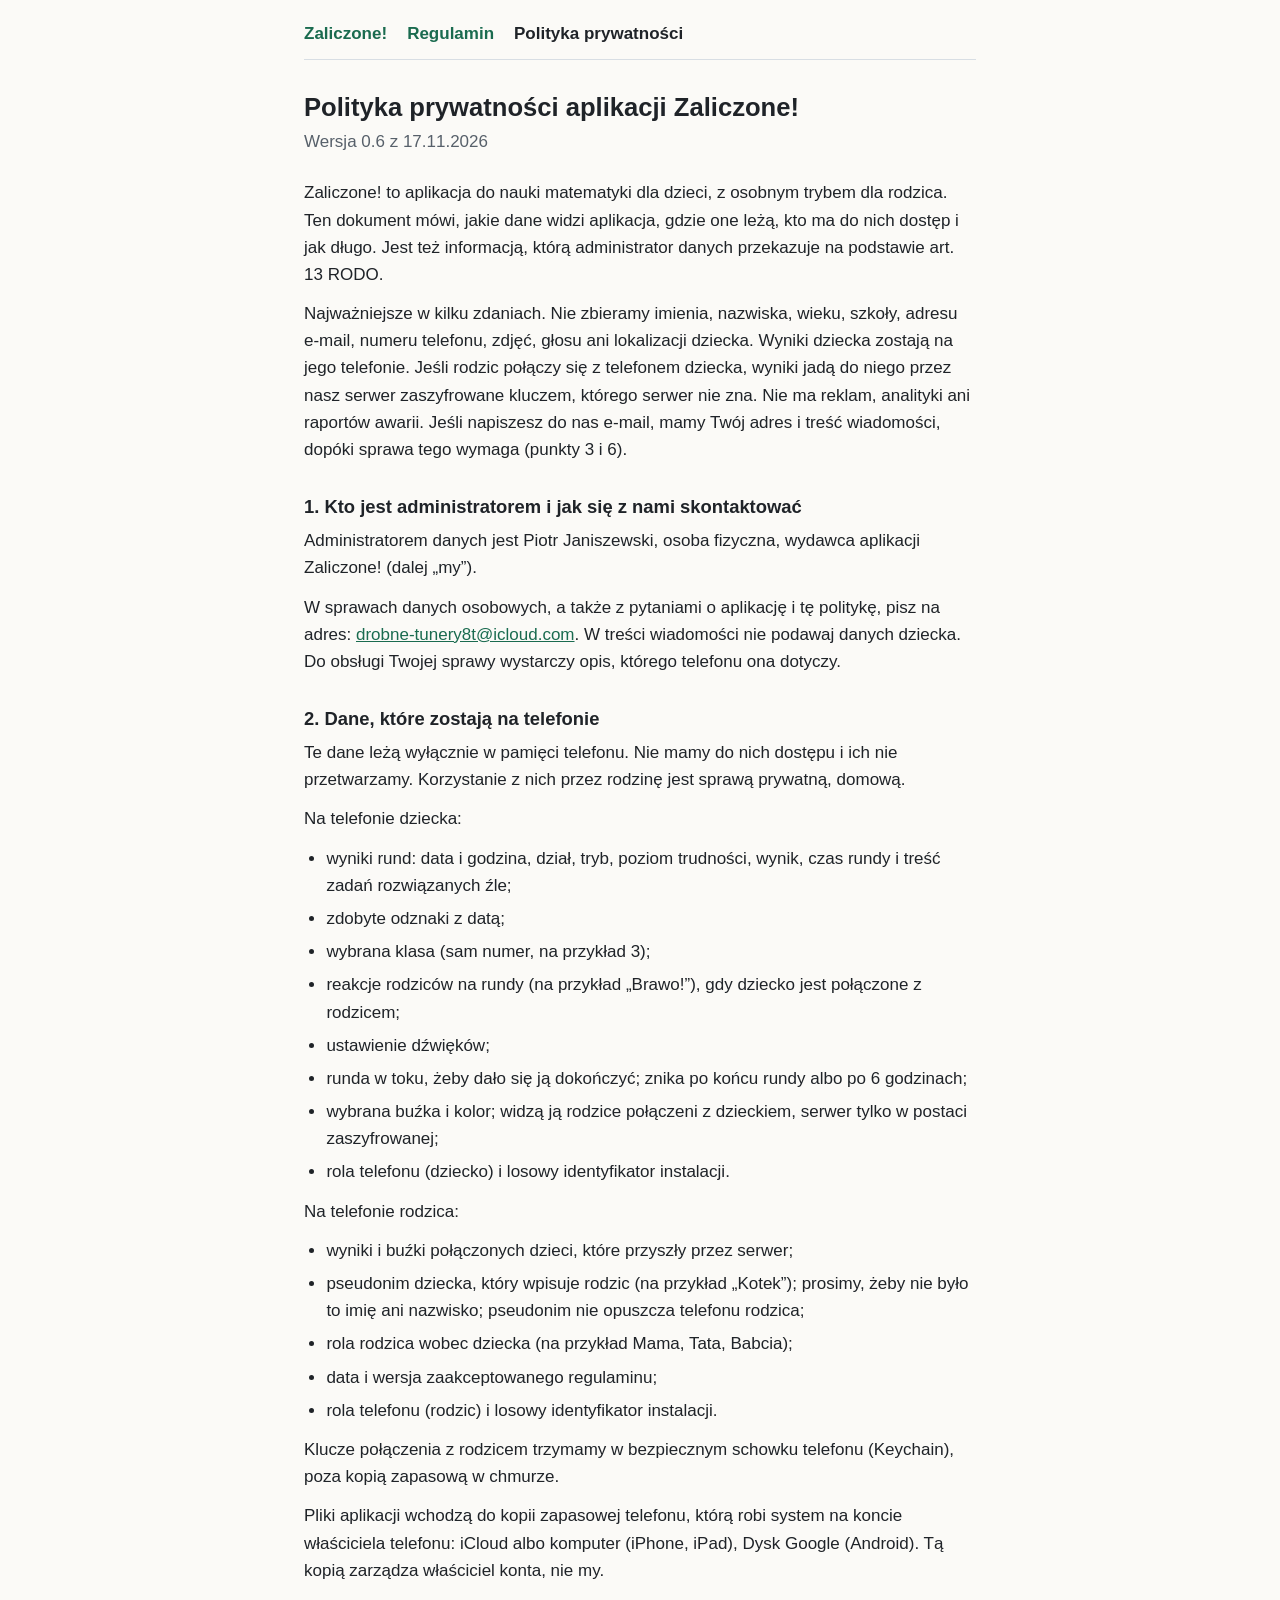
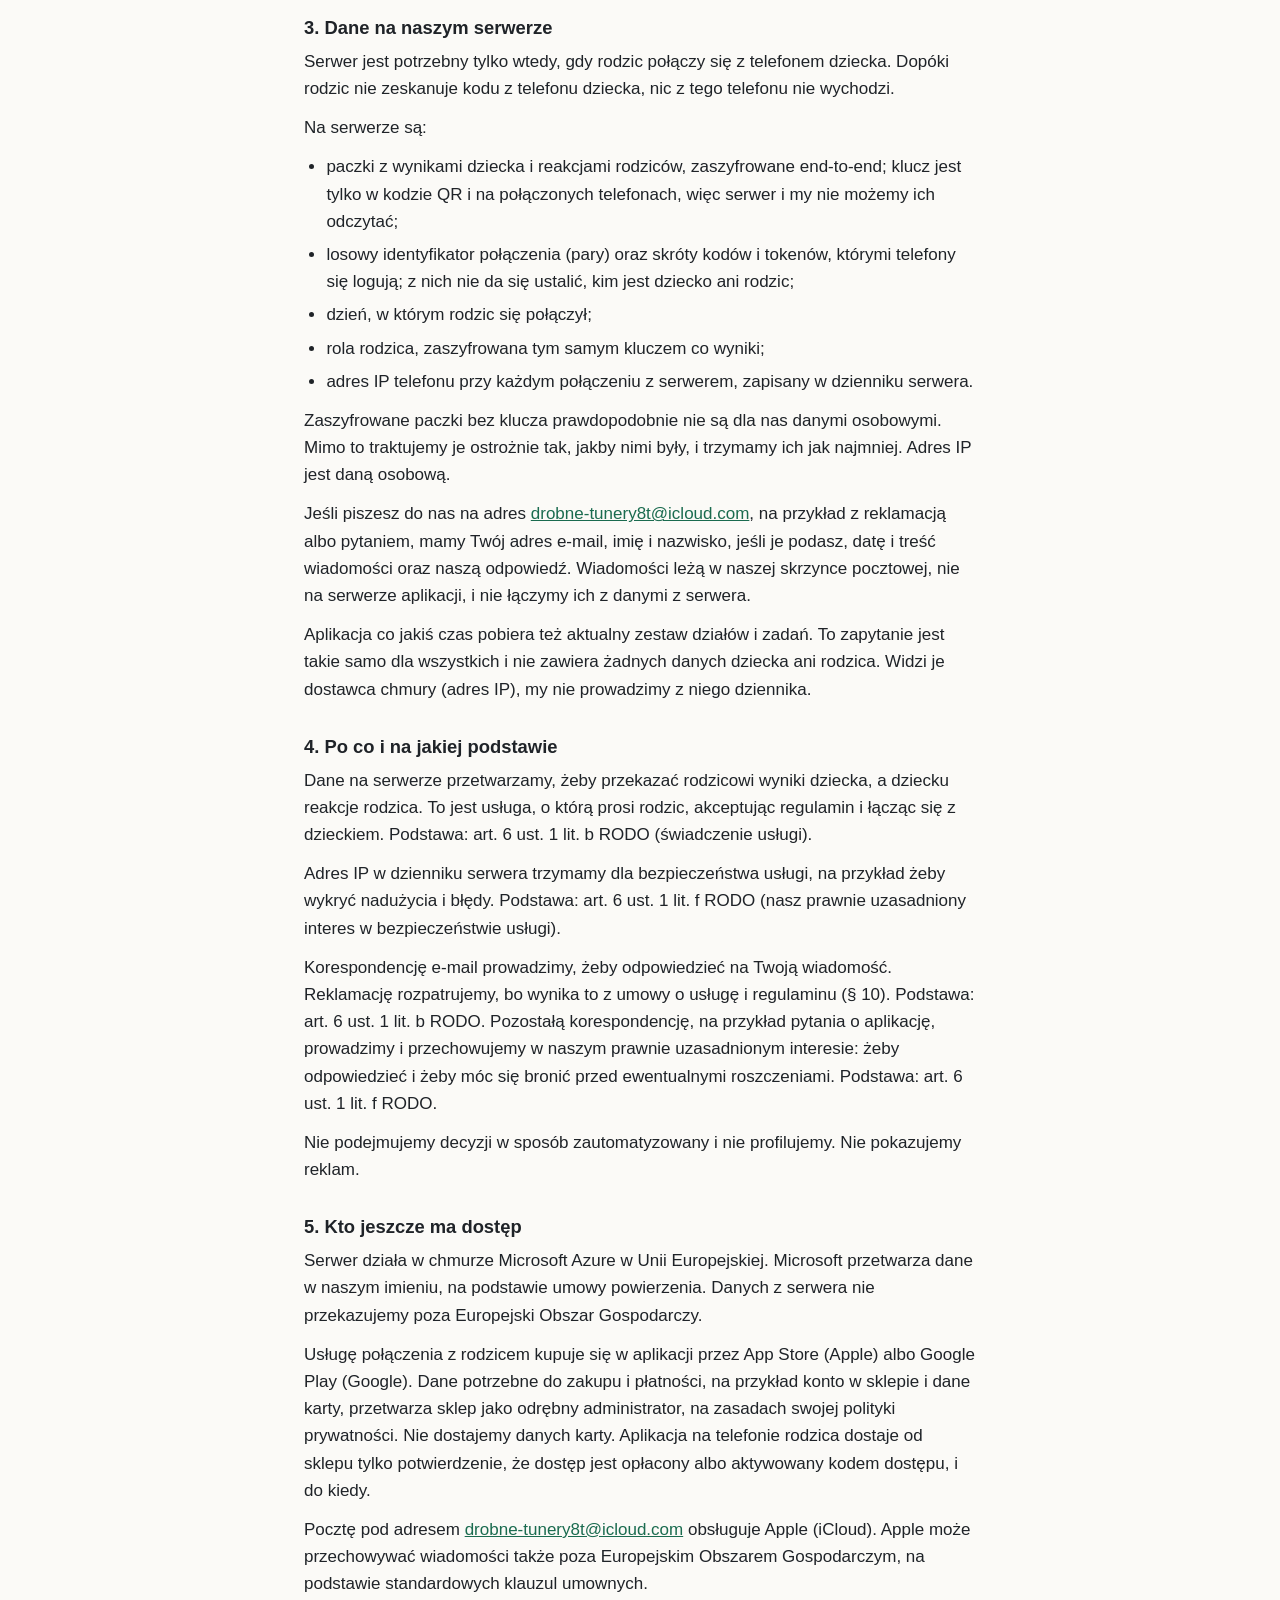
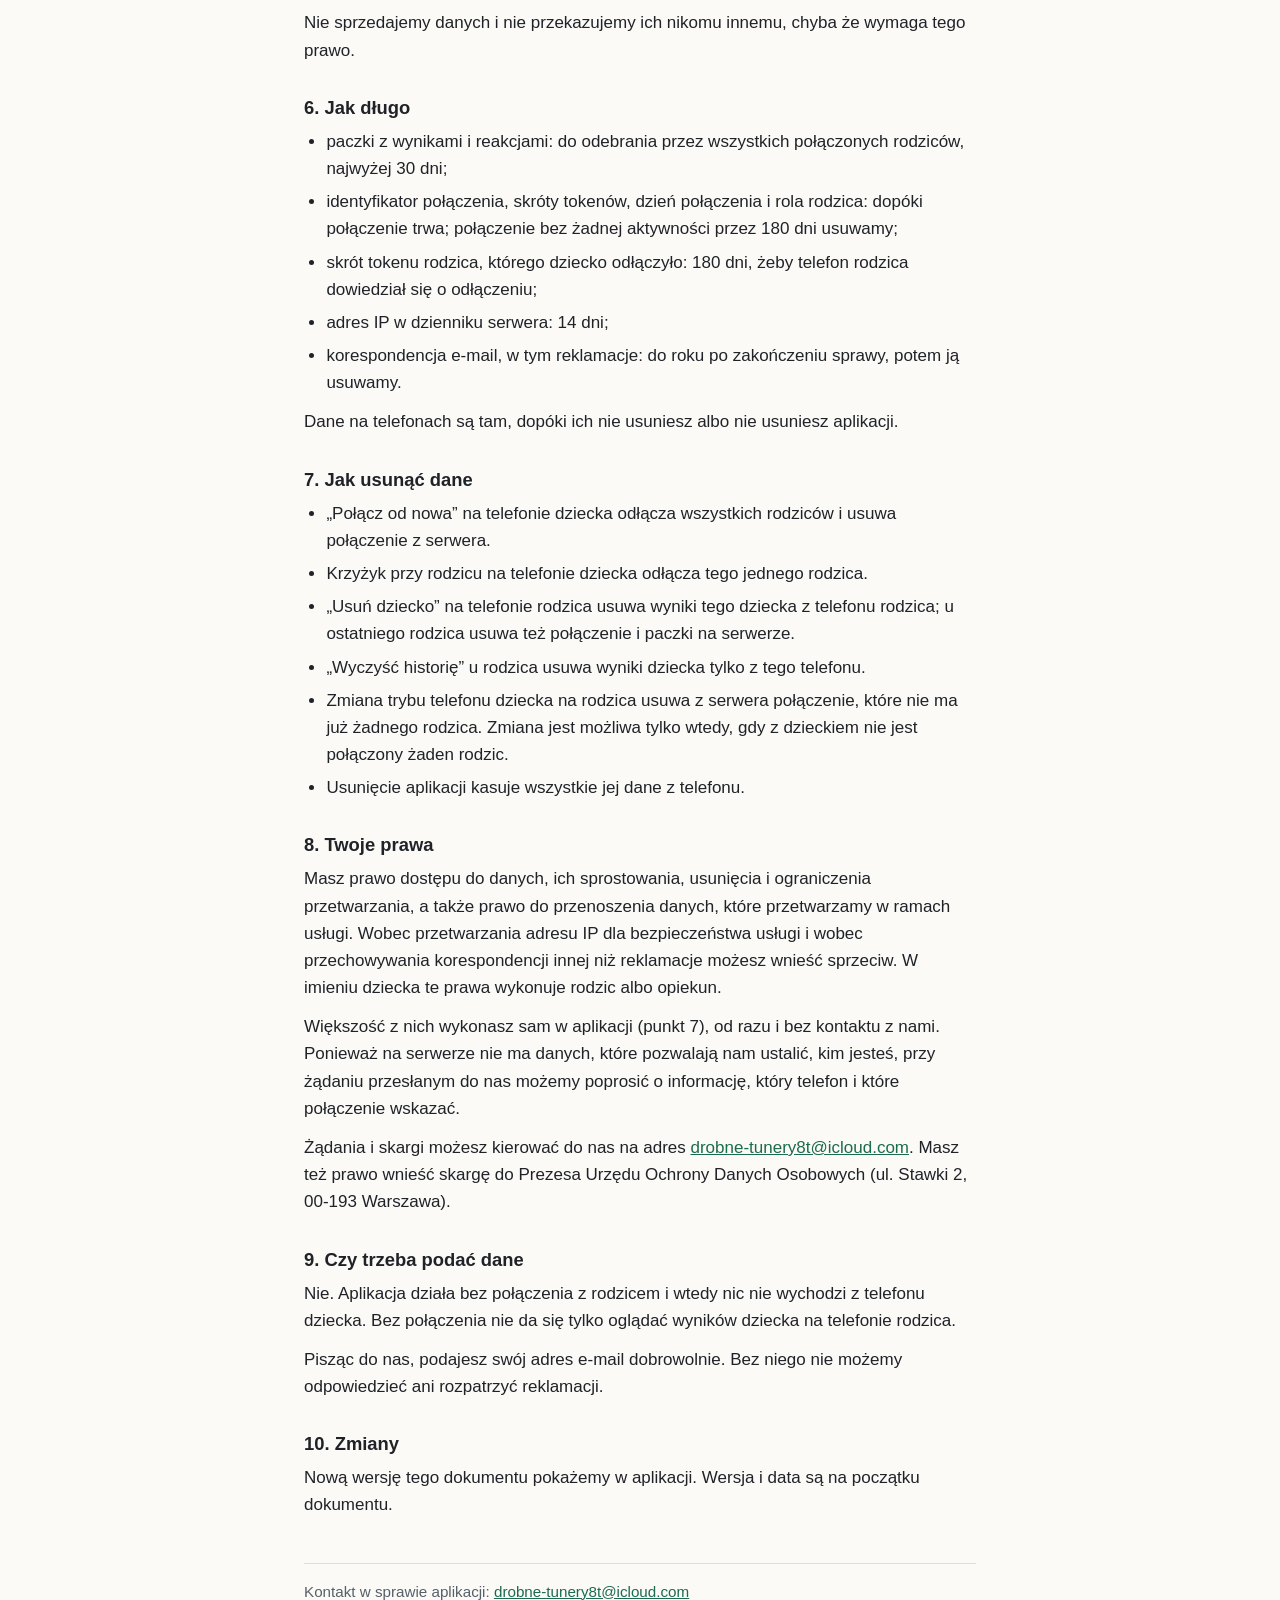
==== polityka-prywatnosci/index.html @ 60189ea2 "Dokumenty: regulamin 0.3 (2026-11-17), polityka-prywatnosci 0.6 (2026-11-17) Źródło: Oswitex/nauka 2" ====
<!doctype html>
<html lang="pl">
<head>
<meta charset="utf-8">
<meta name="viewport" content="width=device-width, initial-scale=1">
<meta http-equiv="Content-Security-Policy" content="default-src 'none'; style-src 'self'; img-src 'self' data:; base-uri 'none'; form-action 'none'">
<meta name="referrer" content="no-referrer">
<meta name="description" content="Zaliczone! to aplikacja do nauki matematyki dla dzieci, z osobnym trybem dla rodzica.">
<title>Polityka prywatności – Zaliczone!</title>
<link rel="icon" href="data:,">
<link rel="stylesheet" href="../styl.css">
</head>
<body>
<header><nav aria-label="Dokumenty"><a href="../index.html">Zaliczone!</a> <a href="../regulamin/index.html">Regulamin</a> <a href="../polityka-prywatnosci/index.html" aria-current="page">Polityka prywatności</a></nav></header>
<main>
<h1>Polityka prywatności aplikacji Zaliczone!</h1>
<p class="wersja">Wersja 0.6 z 17.11.2026</p>
<p>Zaliczone! to aplikacja do nauki matematyki dla dzieci, z osobnym trybem dla rodzica. Ten dokument mówi, jakie dane widzi aplikacja, gdzie one leżą, kto ma do nich dostęp i jak długo. Jest też informacją, którą administrator danych przekazuje na podstawie art. 13 RODO.</p>
<p>Najważniejsze w kilku zdaniach. Nie zbieramy imienia, nazwiska, wieku, szkoły, adresu e-mail, numeru telefonu, zdjęć, głosu ani lokalizacji dziecka. Wyniki dziecka zostają na jego telefonie. Jeśli rodzic połączy się z telefonem dziecka, wyniki jadą do niego przez nasz serwer zaszyfrowane kluczem, którego serwer nie zna. Nie ma reklam, analityki ani raportów awarii. Jeśli napiszesz do nas e-mail, mamy Twój adres i treść wiadomości, dopóki sprawa tego wymaga (punkty 3 i 6).</p>
<h2>1. Kto jest administratorem i jak się z nami skontaktować</h2>
<p>Administratorem danych jest Piotr Janiszewski, osoba fizyczna, wydawca aplikacji Zaliczone! (dalej „my”).</p>
<p>W sprawach danych osobowych, a także z pytaniami o aplikację i tę politykę, pisz na adres: <a href="mailto:drobne-tunery8t@icloud.com">drobne-tunery8t@icloud.com</a>. W treści wiadomości nie podawaj danych dziecka. Do obsługi Twojej sprawy wystarczy opis, którego telefonu ona dotyczy.</p>
<h2>2. Dane, które zostają na telefonie</h2>
<p>Te dane leżą wyłącznie w pamięci telefonu. Nie mamy do nich dostępu i ich nie przetwarzamy. Korzystanie z nich przez rodzinę jest sprawą prywatną, domową.</p>
<p>Na telefonie dziecka:</p>
<ul>
<li>wyniki rund: data i godzina, dział, tryb, poziom trudności, wynik, czas rundy i treść zadań rozwiązanych źle;</li>
<li>zdobyte odznaki z datą;</li>
<li>wybrana klasa (sam numer, na przykład 3);</li>
<li>reakcje rodziców na rundy (na przykład „Brawo!”), gdy dziecko jest połączone z rodzicem;</li>
<li>ustawienie dźwięków;</li>
<li>runda w toku, żeby dało się ją dokończyć; znika po końcu rundy albo po 6 godzinach;</li>
<li>wybrana buźka i kolor; widzą ją rodzice połączeni z dzieckiem, serwer tylko w postaci zaszyfrowanej;</li>
<li>rola telefonu (dziecko) i losowy identyfikator instalacji.</li>
</ul>
<p>Na telefonie rodzica:</p>
<ul>
<li>wyniki i buźki połączonych dzieci, które przyszły przez serwer;</li>
<li>pseudonim dziecka, który wpisuje rodzic (na przykład „Kotek”); prosimy, żeby nie było to imię ani nazwisko; pseudonim nie opuszcza telefonu rodzica;</li>
<li>rola rodzica wobec dziecka (na przykład Mama, Tata, Babcia);</li>
<li>data i wersja zaakceptowanego regulaminu;</li>
<li>rola telefonu (rodzic) i losowy identyfikator instalacji.</li>
</ul>
<p>Klucze połączenia z rodzicem trzymamy w bezpiecznym schowku telefonu (Keychain), poza kopią zapasową w chmurze.</p>
<p>Pliki aplikacji wchodzą do kopii zapasowej telefonu, którą robi system na koncie właściciela telefonu: iCloud albo komputer (iPhone, iPad), Dysk Google (Android). Tą kopią zarządza właściciel konta, nie my.</p>
<h2>3. Dane na naszym serwerze</h2>
<p>Serwer jest potrzebny tylko wtedy, gdy rodzic połączy się z telefonem dziecka. Dopóki rodzic nie zeskanuje kodu z telefonu dziecka, nic z tego telefonu nie wychodzi.</p>
<p>Na serwerze są:</p>
<ul>
<li>paczki z wynikami dziecka i reakcjami rodziców, zaszyfrowane end-to-end; klucz jest tylko w kodzie QR i na połączonych telefonach, więc serwer i my nie możemy ich odczytać;</li>
<li>losowy identyfikator połączenia (pary) oraz skróty kodów i tokenów, którymi telefony się logują; z nich nie da się ustalić, kim jest dziecko ani rodzic;</li>
<li>dzień, w którym rodzic się połączył;</li>
<li>rola rodzica, zaszyfrowana tym samym kluczem co wyniki;</li>
<li>adres IP telefonu przy każdym połączeniu z serwerem, zapisany w dzienniku serwera.</li>
</ul>
<p>Zaszyfrowane paczki bez klucza prawdopodobnie nie są dla nas danymi osobowymi. Mimo to traktujemy je ostrożnie tak, jakby nimi były, i trzymamy ich jak najmniej. Adres IP jest daną osobową.</p>
<p>Jeśli piszesz do nas na adres <a href="mailto:drobne-tunery8t@icloud.com">drobne-tunery8t@icloud.com</a>, na przykład z reklamacją albo pytaniem, mamy Twój adres e-mail, imię i nazwisko, jeśli je podasz, datę i treść wiadomości oraz naszą odpowiedź. Wiadomości leżą w naszej skrzynce pocztowej, nie na serwerze aplikacji, i nie łączymy ich z danymi z serwera.</p>
<p>Aplikacja co jakiś czas pobiera też aktualny zestaw działów i zadań. To zapytanie jest takie samo dla wszystkich i nie zawiera żadnych danych dziecka ani rodzica. Widzi je dostawca chmury (adres IP), my nie prowadzimy z niego dziennika.</p>
<h2>4. Po co i na jakiej podstawie</h2>
<p>Dane na serwerze przetwarzamy, żeby przekazać rodzicowi wyniki dziecka, a dziecku reakcje rodzica. To jest usługa, o którą prosi rodzic, akceptując regulamin i łącząc się z dzieckiem. Podstawa: art. 6 ust. 1 lit. b RODO (świadczenie usługi).</p>
<p>Adres IP w dzienniku serwera trzymamy dla bezpieczeństwa usługi, na przykład żeby wykryć nadużycia i błędy. Podstawa: art. 6 ust. 1 lit. f RODO (nasz prawnie uzasadniony interes w bezpieczeństwie usługi).</p>
<p>Korespondencję e-mail prowadzimy, żeby odpowiedzieć na Twoją wiadomość. Reklamację rozpatrujemy, bo wynika to z umowy o usługę i regulaminu (§ 10). Podstawa: art. 6 ust. 1 lit. b RODO. Pozostałą korespondencję, na przykład pytania o aplikację, prowadzimy i przechowujemy w naszym prawnie uzasadnionym interesie: żeby odpowiedzieć i żeby móc się bronić przed ewentualnymi roszczeniami. Podstawa: art. 6 ust. 1 lit. f RODO.</p>
<p>Nie podejmujemy decyzji w sposób zautomatyzowany i nie profilujemy. Nie pokazujemy reklam.</p>
<h2>5. Kto jeszcze ma dostęp</h2>
<p>Serwer działa w chmurze Microsoft Azure w Unii Europejskiej. Microsoft przetwarza dane w naszym imieniu, na podstawie umowy powierzenia. Danych z serwera nie przekazujemy poza Europejski Obszar Gospodarczy.</p>
<p>Usługę połączenia z rodzicem kupuje się w aplikacji przez App Store (Apple) albo Google Play (Google). Dane potrzebne do zakupu i płatności, na przykład konto w sklepie i dane karty, przetwarza sklep jako odrębny administrator, na zasadach swojej polityki prywatności. Nie dostajemy danych karty. Aplikacja na telefonie rodzica dostaje od sklepu tylko potwierdzenie, że dostęp jest opłacony albo aktywowany kodem dostępu, i do kiedy.</p>
<p>Pocztę pod adresem <a href="mailto:drobne-tunery8t@icloud.com">drobne-tunery8t@icloud.com</a> obsługuje Apple (iCloud). Apple może przechowywać wiadomości także poza Europejskim Obszarem Gospodarczym, na podstawie standardowych klauzul umownych.</p>
<p>Nie sprzedajemy danych i nie przekazujemy ich nikomu innemu, chyba że wymaga tego prawo.</p>
<h2>6. Jak długo</h2>
<ul>
<li>paczki z wynikami i reakcjami: do odebrania przez wszystkich połączonych rodziców, najwyżej 30 dni;</li>
<li>identyfikator połączenia, skróty tokenów, dzień połączenia i rola rodzica: dopóki połączenie trwa; połączenie bez żadnej aktywności przez 180 dni usuwamy;</li>
<li>skrót tokenu rodzica, którego dziecko odłączyło: 180 dni, żeby telefon rodzica dowiedział się o odłączeniu;</li>
<li>adres IP w dzienniku serwera: 14 dni;</li>
<li>korespondencja e-mail, w tym reklamacje: do roku po zakończeniu sprawy, potem ją usuwamy.</li>
</ul>
<p>Dane na telefonach są tam, dopóki ich nie usuniesz albo nie usuniesz aplikacji.</p>
<h2>7. Jak usunąć dane</h2>
<ul>
<li>„Połącz od nowa” na telefonie dziecka odłącza wszystkich rodziców i usuwa połączenie z serwera.</li>
<li>Krzyżyk przy rodzicu na telefonie dziecka odłącza tego jednego rodzica.</li>
<li>„Usuń dziecko” na telefonie rodzica usuwa wyniki tego dziecka z telefonu rodzica; u ostatniego rodzica usuwa też połączenie i paczki na serwerze.</li>
<li>„Wyczyść historię” u rodzica usuwa wyniki dziecka tylko z tego telefonu.</li>
<li>Zmiana trybu telefonu dziecka na rodzica usuwa z serwera połączenie, które nie ma już żadnego rodzica. Zmiana jest możliwa tylko wtedy, gdy z dzieckiem nie jest połączony żaden rodzic.</li>
<li>Usunięcie aplikacji kasuje wszystkie jej dane z telefonu.</li>
</ul>
<h2>8. Twoje prawa</h2>
<p>Masz prawo dostępu do danych, ich sprostowania, usunięcia i ograniczenia przetwarzania, a także prawo do przenoszenia danych, które przetwarzamy w ramach usługi. Wobec przetwarzania adresu IP dla bezpieczeństwa usługi i wobec przechowywania korespondencji innej niż reklamacje możesz wnieść sprzeciw. W imieniu dziecka te prawa wykonuje rodzic albo opiekun.</p>
<p>Większość z nich wykonasz sam w aplikacji (punkt 7), od razu i bez kontaktu z nami. Ponieważ na serwerze nie ma danych, które pozwalają nam ustalić, kim jesteś, przy żądaniu przesłanym do nas możemy poprosić o informację, który telefon i które połączenie wskazać.</p>
<p>Żądania i skargi możesz kierować do nas na adres <a href="mailto:drobne-tunery8t@icloud.com">drobne-tunery8t@icloud.com</a>. Masz też prawo wnieść skargę do Prezesa Urzędu Ochrony Danych Osobowych (ul. Stawki 2, 00-193 Warszawa).</p>
<h2>9. Czy trzeba podać dane</h2>
<p>Nie. Aplikacja działa bez połączenia z rodzicem i wtedy nic nie wychodzi z telefonu dziecka. Bez połączenia nie da się tylko oglądać wyników dziecka na telefonie rodzica.</p>
<p>Pisząc do nas, podajesz swój adres e-mail dobrowolnie. Bez niego nie możemy odpowiedzieć ani rozpatrzyć reklamacji.</p>
<h2>10. Zmiany</h2>
<p>Nową wersję tego dokumentu pokażemy w aplikacji. Wersja i data są na początku dokumentu.</p>
</main>
<footer><p>Kontakt w sprawie aplikacji: <a href="mailto:drobne-tunery8t@icloud.com">drobne-tunery8t@icloud.com</a></p></footer>
</body>
</html>
---- styl.css ----
:root {
  color-scheme: light dark;
  --tlo: #fbfaf7;
  --tekst: #1f2328;
  --slabszy: #57606a;
  --akcent: #1a6b4f;
  --linia: #d8dee4;
  --wyroznienie: #eef6f1;
}
@media (prefers-color-scheme: dark) {
  :root {
    --tlo: #15181c;
    --tekst: #e6e8eb;
    --slabszy: #a4abb3;
    --akcent: #6fd1a6;
    --linia: #30363d;
    --wyroznienie: #1c2a24;
  }
}
* { box-sizing: border-box; }
html { -webkit-text-size-adjust: 100%; text-size-adjust: 100%; }
body {
  margin: 0;
  background: var(--tlo);
  color: var(--tekst);
  font: 17px/1.6 -apple-system, BlinkMacSystemFont, "Segoe UI", Roboto, "Helvetica Neue", Arial, sans-serif;
  overflow-wrap: break-word;
}
header, main, footer { max-width: 44rem; margin: 0 auto; padding: 0 16px; }
header { padding-top: 20px; }
nav { display: flex; flex-wrap: wrap; gap: 6px 20px; padding-bottom: 12px; border-bottom: 1px solid var(--linia); }
nav a { font-weight: 600; text-decoration: none; }
nav a[aria-current="page"] { color: var(--tekst); }
main { padding-top: 8px; padding-bottom: 32px; }
h1 { font-size: 1.6rem; line-height: 1.25; margin: 24px 0 4px; }
h2 { font-size: 1.15rem; line-height: 1.3; margin: 32px 0 8px; }
p, ul, ol { margin: 0 0 12px; }
ul, ol { padding-left: 1.4rem; }
li { margin: 0 0 6px; }
a { color: var(--akcent); }
.wersja { color: var(--slabszy); margin-bottom: 24px; }
.wyroznienie { background: var(--wyroznienie); border-left: 4px solid var(--akcent); padding: 10px 14px; }
.dokumenty { list-style: none; padding: 0; }
.dokumenty li { margin: 0 0 14px; }
.dokumenty a { font-size: 1.1rem; font-weight: 600; }
.dokumenty span { display: block; color: var(--slabszy); font-size: .95rem; }
footer { padding-bottom: 32px; color: var(--slabszy); font-size: .95rem; }
footer p { padding-top: 16px; border-top: 1px solid var(--linia); }
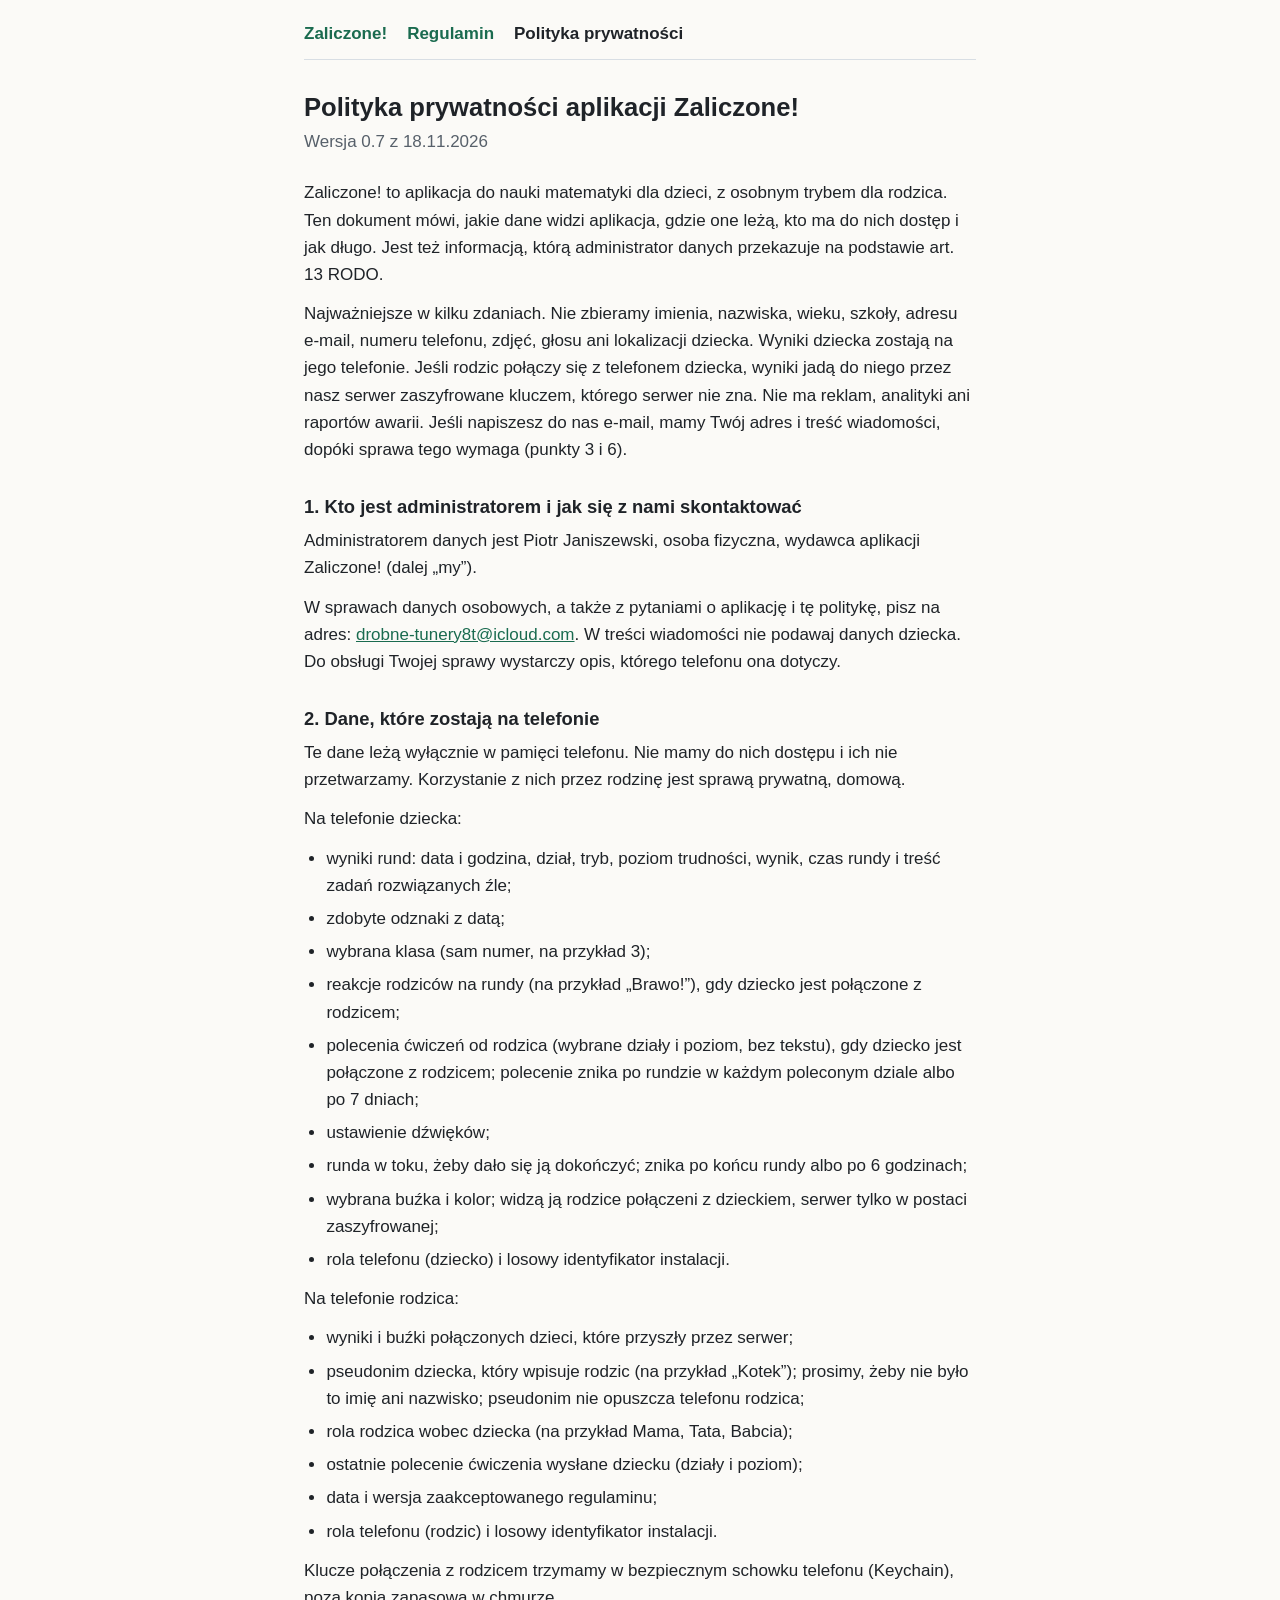
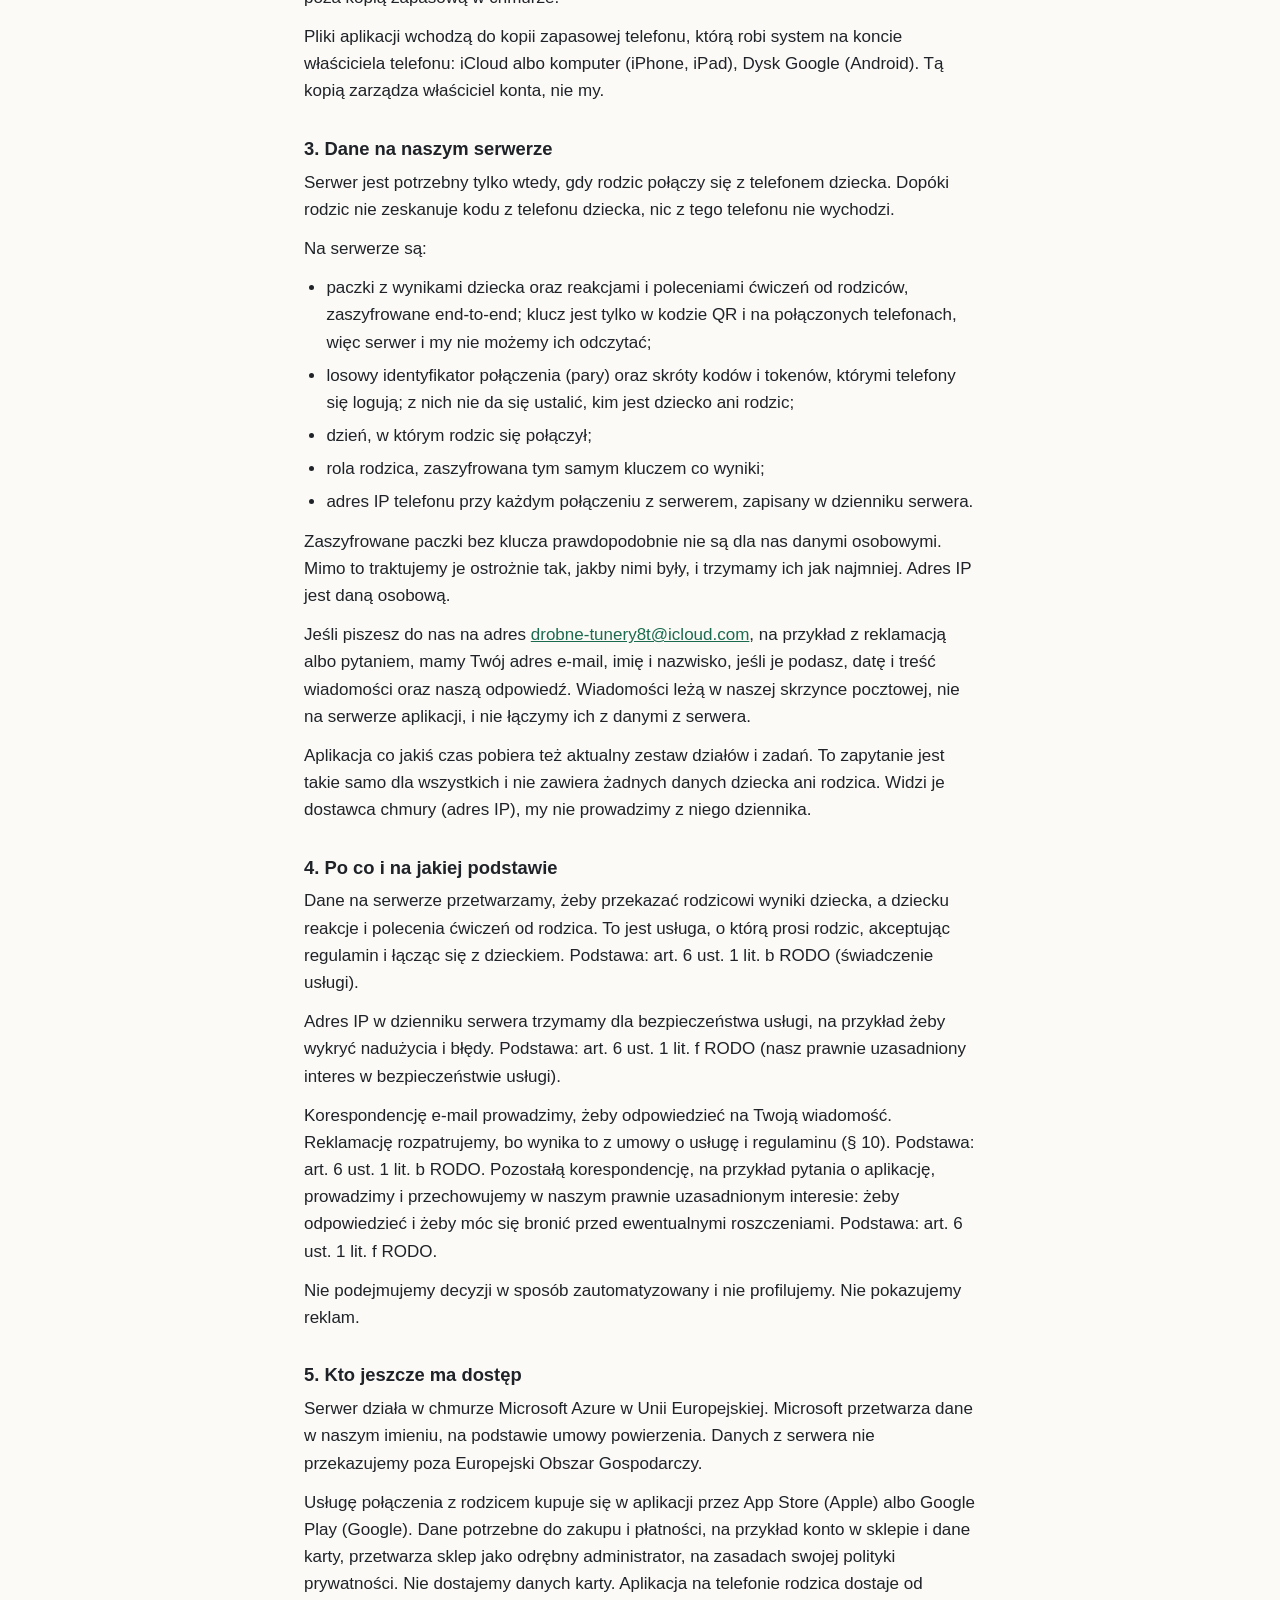
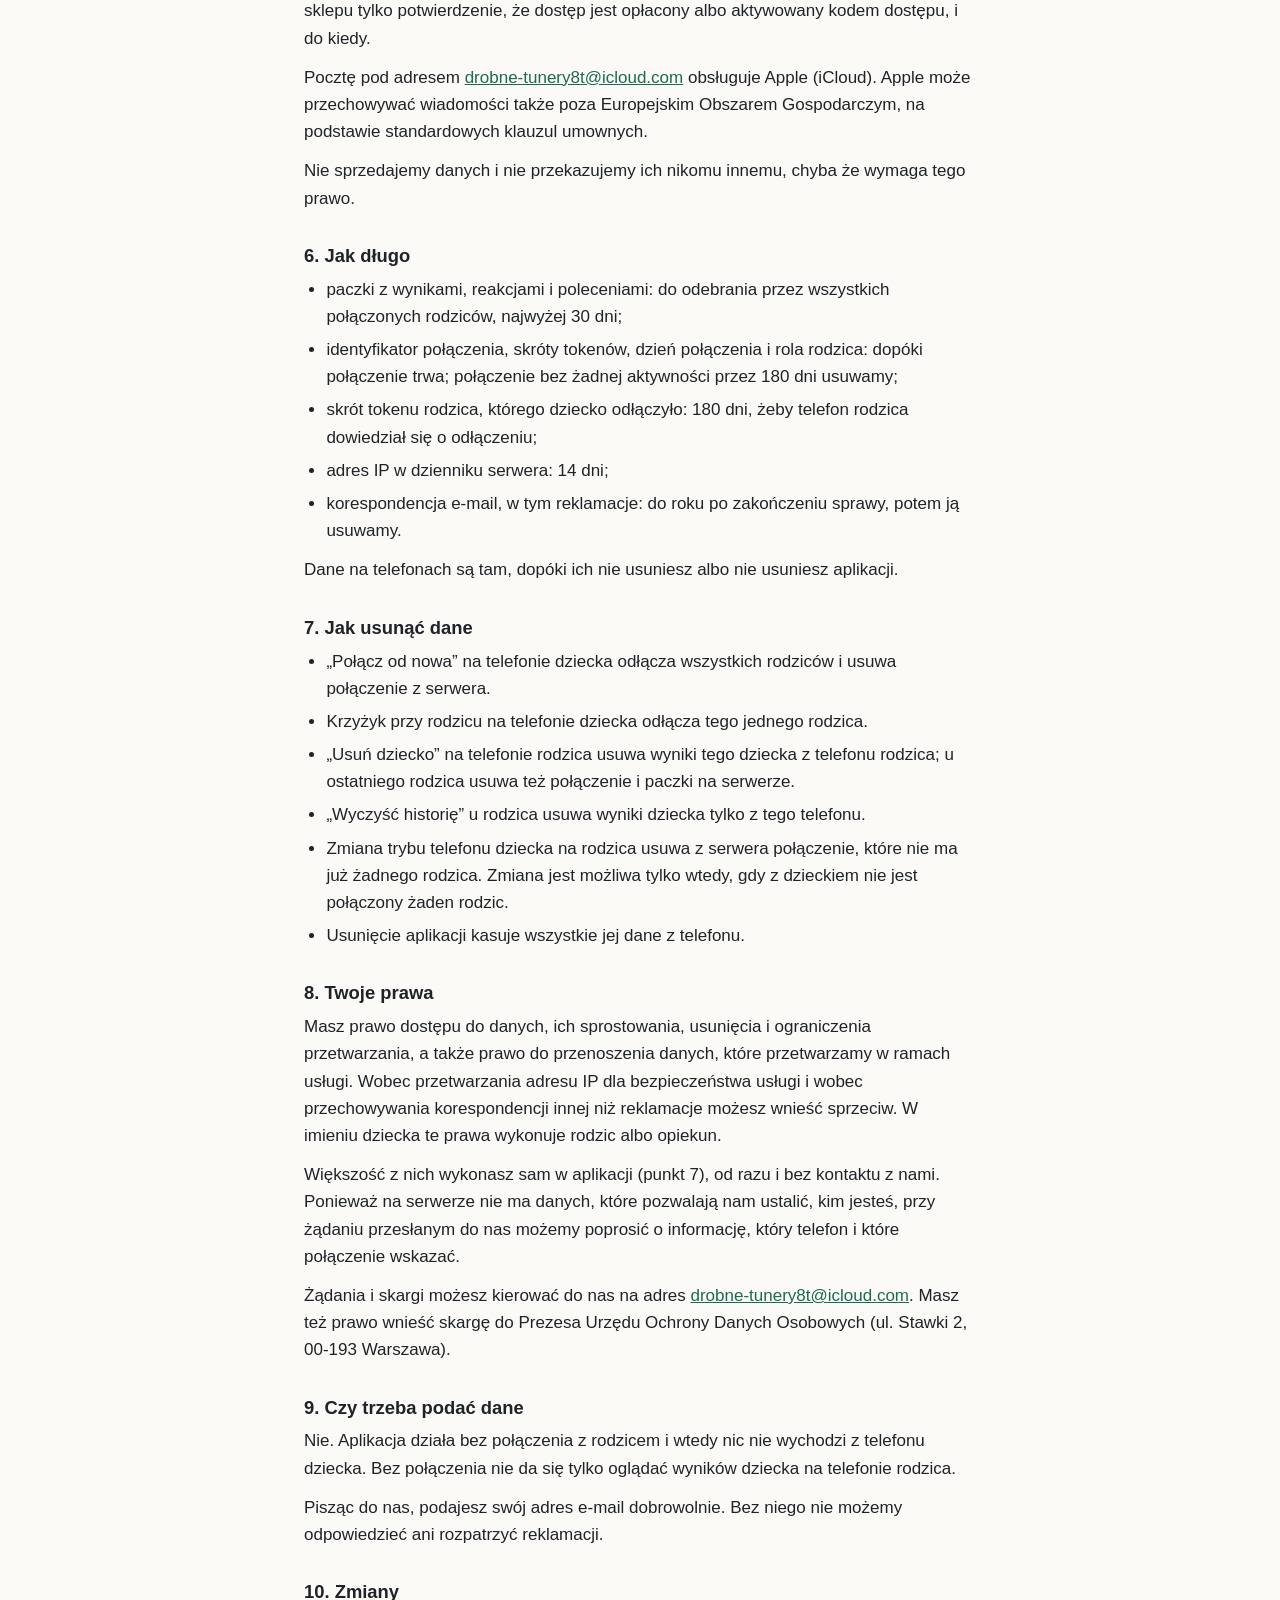
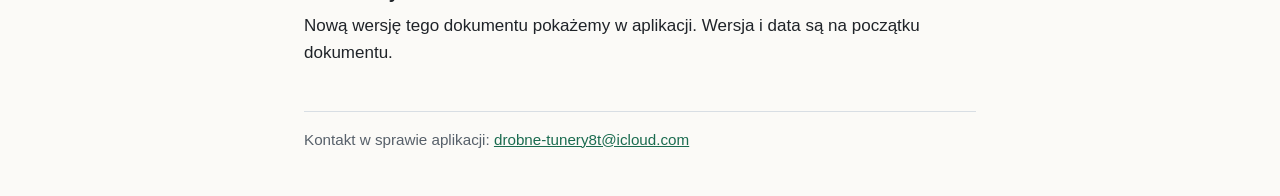
==== commit 17ceea73: "Dokumenty: regulamin 0.3 (2026-11-17), polityka-prywatnosci 0.7 (2026-11-18) Źródło: Oswitex/nauka b" ====
--- a/polityka-prywatnosci/index.html
+++ b/polityka-prywatnosci/index.html
@@ -14,7 +14,7 @@
 <header><nav aria-label="Dokumenty"><a href="../index.html">Zaliczone!</a> <a href="../regulamin/index.html">Regulamin</a> <a href="../polityka-prywatnosci/index.html" aria-current="page">Polityka prywatności</a></nav></header>
 <main>
 <h1>Polityka prywatności aplikacji Zaliczone!</h1>
-<p class="wersja">Wersja 0.6 z 17.11.2026</p>
+<p class="wersja">Wersja 0.7 z 18.11.2026</p>
 <p>Zaliczone! to aplikacja do nauki matematyki dla dzieci, z osobnym trybem dla rodzica. Ten dokument mówi, jakie dane widzi aplikacja, gdzie one leżą, kto ma do nich dostęp i jak długo. Jest też informacją, którą administrator danych przekazuje na podstawie art. 13 RODO.</p>
 <p>Najważniejsze w kilku zdaniach. Nie zbieramy imienia, nazwiska, wieku, szkoły, adresu e-mail, numeru telefonu, zdjęć, głosu ani lokalizacji dziecka. Wyniki dziecka zostają na jego telefonie. Jeśli rodzic połączy się z telefonem dziecka, wyniki jadą do niego przez nasz serwer zaszyfrowane kluczem, którego serwer nie zna. Nie ma reklam, analityki ani raportów awarii. Jeśli napiszesz do nas e-mail, mamy Twój adres i treść wiadomości, dopóki sprawa tego wymaga (punkty 3 i 6).</p>
 <h2>1. Kto jest administratorem i jak się z nami skontaktować</h2>
@@ -28,6 +28,7 @@
 <li>zdobyte odznaki z datą;</li>
 <li>wybrana klasa (sam numer, na przykład 3);</li>
 <li>reakcje rodziców na rundy (na przykład „Brawo!”), gdy dziecko jest połączone z rodzicem;</li>
+<li>polecenia ćwiczeń od rodzica (wybrane działy i poziom, bez tekstu), gdy dziecko jest połączone z rodzicem; polecenie znika po rundzie w każdym poleconym dziale albo po 7 dniach;</li>
 <li>ustawienie dźwięków;</li>
 <li>runda w toku, żeby dało się ją dokończyć; znika po końcu rundy albo po 6 godzinach;</li>
 <li>wybrana buźka i kolor; widzą ją rodzice połączeni z dzieckiem, serwer tylko w postaci zaszyfrowanej;</li>
@@ -38,6 +39,7 @@
 <li>wyniki i buźki połączonych dzieci, które przyszły przez serwer;</li>
 <li>pseudonim dziecka, który wpisuje rodzic (na przykład „Kotek”); prosimy, żeby nie było to imię ani nazwisko; pseudonim nie opuszcza telefonu rodzica;</li>
 <li>rola rodzica wobec dziecka (na przykład Mama, Tata, Babcia);</li>
+<li>ostatnie polecenie ćwiczenia wysłane dziecku (działy i poziom);</li>
 <li>data i wersja zaakceptowanego regulaminu;</li>
 <li>rola telefonu (rodzic) i losowy identyfikator instalacji.</li>
 </ul>
@@ -47,7 +49,7 @@
 <p>Serwer jest potrzebny tylko wtedy, gdy rodzic połączy się z telefonem dziecka. Dopóki rodzic nie zeskanuje kodu z telefonu dziecka, nic z tego telefonu nie wychodzi.</p>
 <p>Na serwerze są:</p>
 <ul>
-<li>paczki z wynikami dziecka i reakcjami rodziców, zaszyfrowane end-to-end; klucz jest tylko w kodzie QR i na połączonych telefonach, więc serwer i my nie możemy ich odczytać;</li>
+<li>paczki z wynikami dziecka oraz reakcjami i poleceniami ćwiczeń od rodziców, zaszyfrowane end-to-end; klucz jest tylko w kodzie QR i na połączonych telefonach, więc serwer i my nie możemy ich odczytać;</li>
 <li>losowy identyfikator połączenia (pary) oraz skróty kodów i tokenów, którymi telefony się logują; z nich nie da się ustalić, kim jest dziecko ani rodzic;</li>
 <li>dzień, w którym rodzic się połączył;</li>
 <li>rola rodzica, zaszyfrowana tym samym kluczem co wyniki;</li>
@@ -57,7 +59,7 @@
 <p>Jeśli piszesz do nas na adres <a href="mailto:drobne-tunery8t@icloud.com">drobne-tunery8t@icloud.com</a>, na przykład z reklamacją albo pytaniem, mamy Twój adres e-mail, imię i nazwisko, jeśli je podasz, datę i treść wiadomości oraz naszą odpowiedź. Wiadomości leżą w naszej skrzynce pocztowej, nie na serwerze aplikacji, i nie łączymy ich z danymi z serwera.</p>
 <p>Aplikacja co jakiś czas pobiera też aktualny zestaw działów i zadań. To zapytanie jest takie samo dla wszystkich i nie zawiera żadnych danych dziecka ani rodzica. Widzi je dostawca chmury (adres IP), my nie prowadzimy z niego dziennika.</p>
 <h2>4. Po co i na jakiej podstawie</h2>
-<p>Dane na serwerze przetwarzamy, żeby przekazać rodzicowi wyniki dziecka, a dziecku reakcje rodzica. To jest usługa, o którą prosi rodzic, akceptując regulamin i łącząc się z dzieckiem. Podstawa: art. 6 ust. 1 lit. b RODO (świadczenie usługi).</p>
+<p>Dane na serwerze przetwarzamy, żeby przekazać rodzicowi wyniki dziecka, a dziecku reakcje i polecenia ćwiczeń od rodzica. To jest usługa, o którą prosi rodzic, akceptując regulamin i łącząc się z dzieckiem. Podstawa: art. 6 ust. 1 lit. b RODO (świadczenie usługi).</p>
 <p>Adres IP w dzienniku serwera trzymamy dla bezpieczeństwa usługi, na przykład żeby wykryć nadużycia i błędy. Podstawa: art. 6 ust. 1 lit. f RODO (nasz prawnie uzasadniony interes w bezpieczeństwie usługi).</p>
 <p>Korespondencję e-mail prowadzimy, żeby odpowiedzieć na Twoją wiadomość. Reklamację rozpatrujemy, bo wynika to z umowy o usługę i regulaminu (§ 10). Podstawa: art. 6 ust. 1 lit. b RODO. Pozostałą korespondencję, na przykład pytania o aplikację, prowadzimy i przechowujemy w naszym prawnie uzasadnionym interesie: żeby odpowiedzieć i żeby móc się bronić przed ewentualnymi roszczeniami. Podstawa: art. 6 ust. 1 lit. f RODO.</p>
 <p>Nie podejmujemy decyzji w sposób zautomatyzowany i nie profilujemy. Nie pokazujemy reklam.</p>
@@ -68,7 +70,7 @@
 <p>Nie sprzedajemy danych i nie przekazujemy ich nikomu innemu, chyba że wymaga tego prawo.</p>
 <h2>6. Jak długo</h2>
 <ul>
-<li>paczki z wynikami i reakcjami: do odebrania przez wszystkich połączonych rodziców, najwyżej 30 dni;</li>
+<li>paczki z wynikami, reakcjami i poleceniami: do odebrania przez wszystkich połączonych rodziców, najwyżej 30 dni;</li>
 <li>identyfikator połączenia, skróty tokenów, dzień połączenia i rola rodzica: dopóki połączenie trwa; połączenie bez żadnej aktywności przez 180 dni usuwamy;</li>
 <li>skrót tokenu rodzica, którego dziecko odłączyło: 180 dni, żeby telefon rodzica dowiedział się o odłączeniu;</li>
 <li>adres IP w dzienniku serwera: 14 dni;</li>
